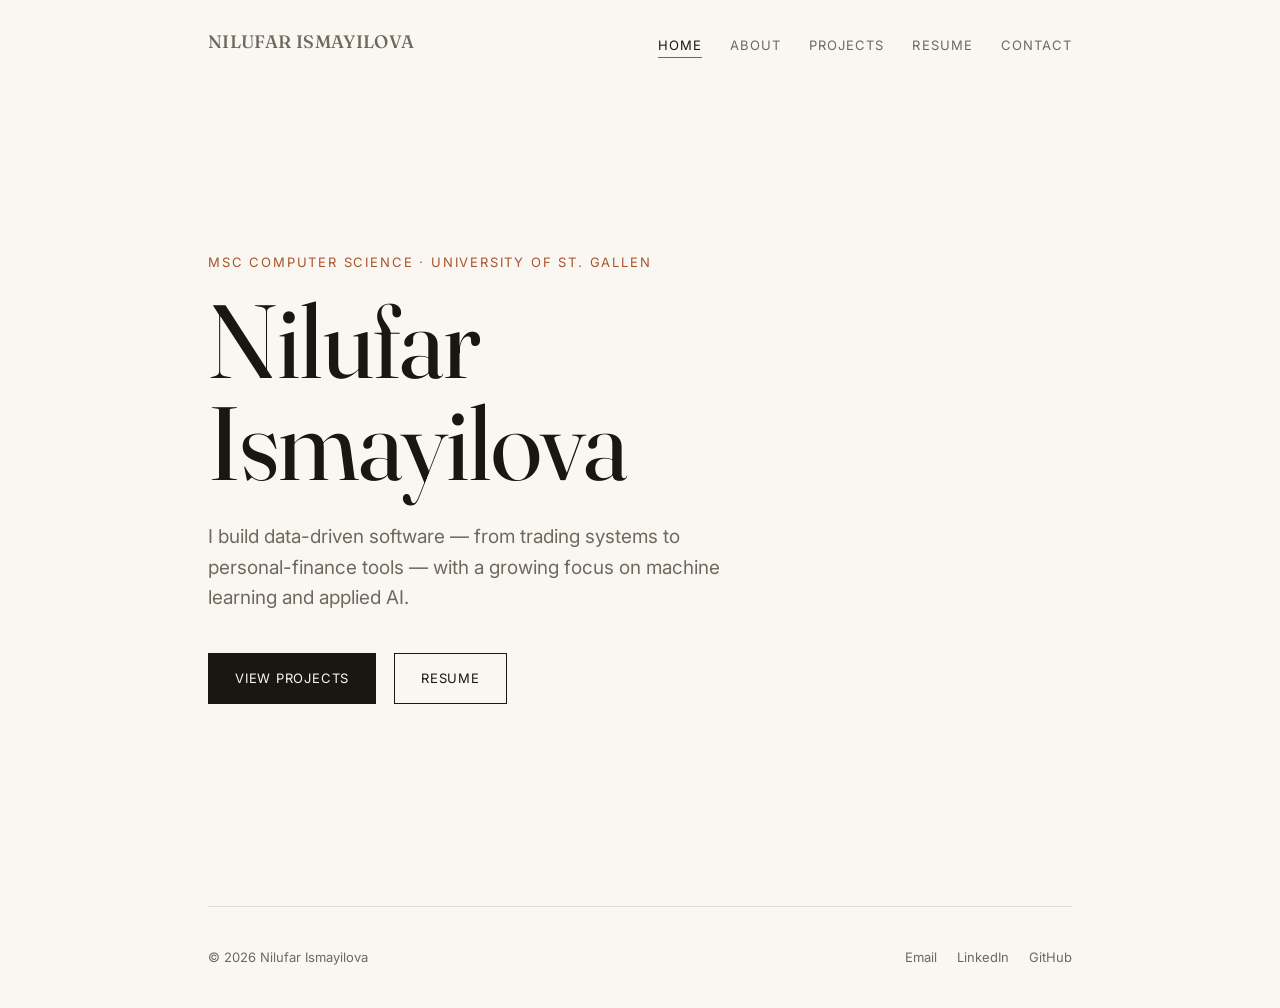
==== index.html @ 0818f1cb "Initial commit: portfolio website Static HTML/CSS, editorial/minimal style. Home, About, Projects, R" ====
<!DOCTYPE html>
<html lang="en">
<head>
<meta charset="UTF-8">
<meta name="viewport" content="width=device-width, initial-scale=1.0">
<title>Nilufar Ismayilova</title>
<meta name="description" content="Nilufar Ismayilova — MSc Computer Science student at the University of St. Gallen, focused on machine learning and applied AI.">
<link rel="stylesheet" href="style.css">
</head>
<body>

<header class="wrap">
  <nav class="site-nav">
    <a class="brand" href="index.html">Nilufar Ismayilova</a>
    <ul>
      <li><a href="index.html" class="active">Home</a></li>
      <li><a href="about.html">About</a></li>
      <li><a href="projects.html">Projects</a></li>
      <li><a href="resume.html">Resume</a></li>
      <li><a href="contact.html">Contact</a></li>
    </ul>
  </nav>
</header>

<main class="wrap">
  <section class="hero">
    <div class="hero-eyebrow">MSc Computer Science · University of St. Gallen</div>
    <h1>Nilufar<br>Ismayilova</h1>
    <p class="hero-sub">
      I build data-driven software — from trading systems to personal-finance
      tools — with a growing focus on machine learning and applied AI.
    </p>
    <div class="hero-links">
      <a class="btn btn-solid" href="projects.html">View Projects</a>
      <a class="btn" href="resume.html">Resume</a>
    </div>
  </section>
</main>

<footer class="wrap">
  <div class="site-footer">
    <span>© 2026 Nilufar Ismayilova</span>
    <div class="footer-links">
      <a href="mailto:ismayilovanilufar6@gmail.com">Email</a>
      <a href="https://linkedin.com/in/nilufar-ismayilova-27a9a2225" target="_blank" rel="noopener">LinkedIn</a>
      <a href="https://github.com/nismayilova-coder" target="_blank" rel="noopener">GitHub</a>
    </div>
  </div>
</footer>

</body>
</html>
---- style.css ----
@import url('https://fonts.googleapis.com/css2?family=Fraunces:ital,opsz,wght@0,9..144,300;0,9..144,400;0,9..144,500;0,9..144,600;1,9..144,400&family=Inter:wght@400;500;600&display=swap');

:root {
  --bg: #faf7f2;
  --bg-raised: #f2ede4;
  --text: #1a1712;
  --text-dim: #6f695d;
  --line: rgba(26, 23, 18, 0.12);
  --accent: #a8542c;
  --serif: 'Fraunces', Georgia, serif;
  --sans: 'Inter', -apple-system, BlinkMacSystemFont, 'Segoe UI', sans-serif;
  --max: 920px;
}

* { box-sizing: border-box; }

html { scroll-behavior: smooth; }

body {
  margin: 0;
  background: var(--bg);
  color: var(--text);
  font-family: var(--sans);
  font-size: 16px;
  line-height: 1.6;
  -webkit-font-smoothing: antialiased;
}

a { color: inherit; text-decoration: none; }
a.link { color: var(--accent); border-bottom: 1px solid rgba(168, 84, 44, 0.35); transition: border-color 0.15s; }
a.link:hover { border-color: var(--accent); }

.wrap { max-width: var(--max); margin: 0 auto; padding: 0 28px; }

/* ---------- nav ---------- */
.site-nav {
  display: flex;
  align-items: center;
  justify-content: space-between;
  padding: 28px 0;
}
.site-nav .brand {
  font-family: var(--serif);
  font-size: 18px;
  font-weight: 500;
  letter-spacing: 0.02em;
}
.site-nav ul {
  list-style: none;
  display: flex;
  gap: 28px;
  margin: 0;
  padding: 0;
}
.site-nav a {
  font-size: 13px;
  letter-spacing: 0.08em;
  text-transform: uppercase;
  color: var(--text-dim);
  padding-bottom: 4px;
  border-bottom: 1px solid transparent;
}
.site-nav a:hover, .site-nav a.active {
  color: var(--text);
  border-bottom-color: var(--accent);
}
.nav-toggle { display: none; }

@media (max-width: 640px) {
  .site-nav ul { gap: 16px; }
  .site-nav a { font-size: 11px; }
}

/* ---------- hero ---------- */
.hero {
  min-height: calc(100vh - 84px);
  display: flex;
  flex-direction: column;
  justify-content: center;
  padding: 60px 0 100px;
}
.hero-eyebrow {
  font-size: 13px;
  letter-spacing: 0.14em;
  text-transform: uppercase;
  color: var(--accent);
  margin-bottom: 18px;
}
.hero h1 {
  font-family: var(--serif);
  font-weight: 400;
  font-size: clamp(48px, 9vw, 104px);
  line-height: 0.98;
  letter-spacing: -0.01em;
  margin: 0 0 28px;
}
.hero h1 em { font-style: italic; font-weight: 300; color: var(--text-dim); }
.hero-sub {
  font-size: 19px;
  color: var(--text-dim);
  max-width: 560px;
  margin: 0 0 40px;
}
.hero-links { display: flex; gap: 18px; flex-wrap: wrap; }

/* ---------- buttons ---------- */
.btn {
  display: inline-block;
  font-size: 13px;
  letter-spacing: 0.06em;
  text-transform: uppercase;
  padding: 14px 26px;
  border: 1px solid var(--text);
  transition: background 0.15s, color 0.15s;
}
.btn:hover { background: var(--text); color: var(--bg); }
.btn-solid {
  background: var(--text);
  color: var(--bg);
  border-color: var(--text);
}
.btn-solid:hover { background: var(--accent); border-color: var(--accent); color: #fff; }

/* ---------- section headings ---------- */
.section { padding: 90px 0; border-top: 1px solid var(--line); }
.section:first-of-type { border-top: none; }
.section-label {
  font-size: 13px;
  letter-spacing: 0.14em;
  text-transform: uppercase;
  color: var(--accent);
  margin-bottom: 14px;
}
.section h2 {
  font-family: var(--serif);
  font-weight: 400;
  font-size: clamp(30px, 4.5vw, 46px);
  margin: 0 0 40px;
  letter-spacing: -0.01em;
}

/* ---------- about ---------- */
.about-grid {
  display: grid;
  grid-template-columns: 300px 1fr;
  gap: 64px;
  align-items: start;
}
.photo-slot {
  aspect-ratio: 3/4;
  background: var(--bg-raised);
  border: 1px dashed var(--line);
  display: flex;
  align-items: center;
  justify-content: center;
  text-align: center;
  color: var(--text-dim);
  font-size: 13px;
  padding: 24px;
}
.about-bio p { font-size: 17px; margin: 0 0 20px; max-width: 60ch; }
@media (max-width: 720px) {
  .about-grid { grid-template-columns: 1fr; }
  .photo-slot { max-width: 260px; }
}

/* ---------- timeline ---------- */
.timeline-item {
  display: grid;
  grid-template-columns: 160px 1fr;
  gap: 24px;
  padding: 22px 0;
  border-top: 1px solid var(--line);
}
.timeline-item:first-child { border-top: none; }
.timeline-date { font-size: 13px; color: var(--text-dim); letter-spacing: 0.03em; }
.timeline-title { font-family: var(--serif); font-size: 20px; margin: 0 0 6px; }
.timeline-sub { font-size: 14px; color: var(--text-dim); margin: 0 0 10px; }
.timeline-item ul { margin: 0; padding-left: 18px; font-size: 15px; color: var(--text); }
.timeline-item li { margin-bottom: 4px; }
@media (max-width: 640px) {
  .timeline-item { grid-template-columns: 1fr; gap: 6px; }
}

/* ---------- skills ---------- */
.skills-grid {
  display: grid;
  grid-template-columns: repeat(auto-fill, minmax(220px, 1fr));
  gap: 32px;
}
.skill-group-title {
  font-size: 12px;
  letter-spacing: 0.1em;
  text-transform: uppercase;
  color: var(--text-dim);
  margin-bottom: 12px;
}
.pill-row { display: flex; flex-wrap: wrap; gap: 8px; }
.pill {
  font-size: 13px;
  padding: 7px 14px;
  border: 1px solid var(--line);
  border-radius: 999px;
  color: var(--text);
}

/* ---------- projects ---------- */
.project-card {
  border-top: 1px solid var(--line);
  padding: 48px 0;
  display: grid;
  grid-template-columns: 1fr 1.4fr;
  gap: 48px;
}
.project-card:first-of-type { border-top: none; }
.project-card .project-meta { font-size: 13px; color: var(--text-dim); letter-spacing: 0.04em; text-transform: uppercase; margin-bottom: 10px; }
.project-card h3 { font-family: var(--serif); font-size: 30px; font-weight: 400; margin: 0 0 16px; }
.project-card p { font-size: 15px; color: var(--text); margin: 0 0 18px; max-width: 56ch; }
.project-tags { display: flex; flex-wrap: wrap; gap: 8px; margin-bottom: 22px; }
.tag { font-size: 12px; padding: 5px 12px; background: var(--bg-raised); color: var(--text-dim); border-radius: 4px; }
.status-badge {
  display: inline-block;
  font-size: 12px;
  letter-spacing: 0.05em;
  text-transform: uppercase;
  padding: 5px 12px;
  border-radius: 4px;
  margin-bottom: 18px;
}
.status-live { background: rgba(168, 84, 44, 0.12); color: var(--accent); }
.status-progress { background: var(--bg-raised); color: var(--text-dim); }
.project-links { display: flex; gap: 16px; }
.project-shot {
  background: var(--bg-raised);
  border: 1px solid var(--line);
  min-height: 220px;
  display: flex;
  align-items: center;
  justify-content: center;
  color: var(--text-dim);
  font-size: 13px;
  text-align: center;
  padding: 24px;
}
@media (max-width: 760px) {
  .project-card { grid-template-columns: 1fr; }
  .project-shot { order: -1; }
}

/* ---------- contact ---------- */
.contact-list { display: flex; flex-direction: column; gap: 4px; }
.contact-row {
  display: flex;
  align-items: baseline;
  justify-content: space-between;
  padding: 22px 0;
  border-top: 1px solid var(--line);
  font-family: var(--serif);
  font-size: 26px;
}
.contact-row:first-child { border-top: none; }
.contact-row span { font-family: var(--sans); font-size: 13px; letter-spacing: 0.08em; text-transform: uppercase; color: var(--text-dim); }
.contact-row a:hover { color: var(--accent); }
@media (max-width: 600px) {
  .contact-row { flex-direction: column; gap: 6px; font-size: 20px; }
}

/* ---------- footer ---------- */
.site-footer {
  border-top: 1px solid var(--line);
  padding: 40px 0;
  display: flex;
  justify-content: space-between;
  align-items: center;
  font-size: 13px;
  color: var(--text-dim);
  flex-wrap: wrap;
  gap: 12px;
}
.site-footer .footer-links { display: flex; gap: 20px; }
.site-footer a:hover { color: var(--accent); }
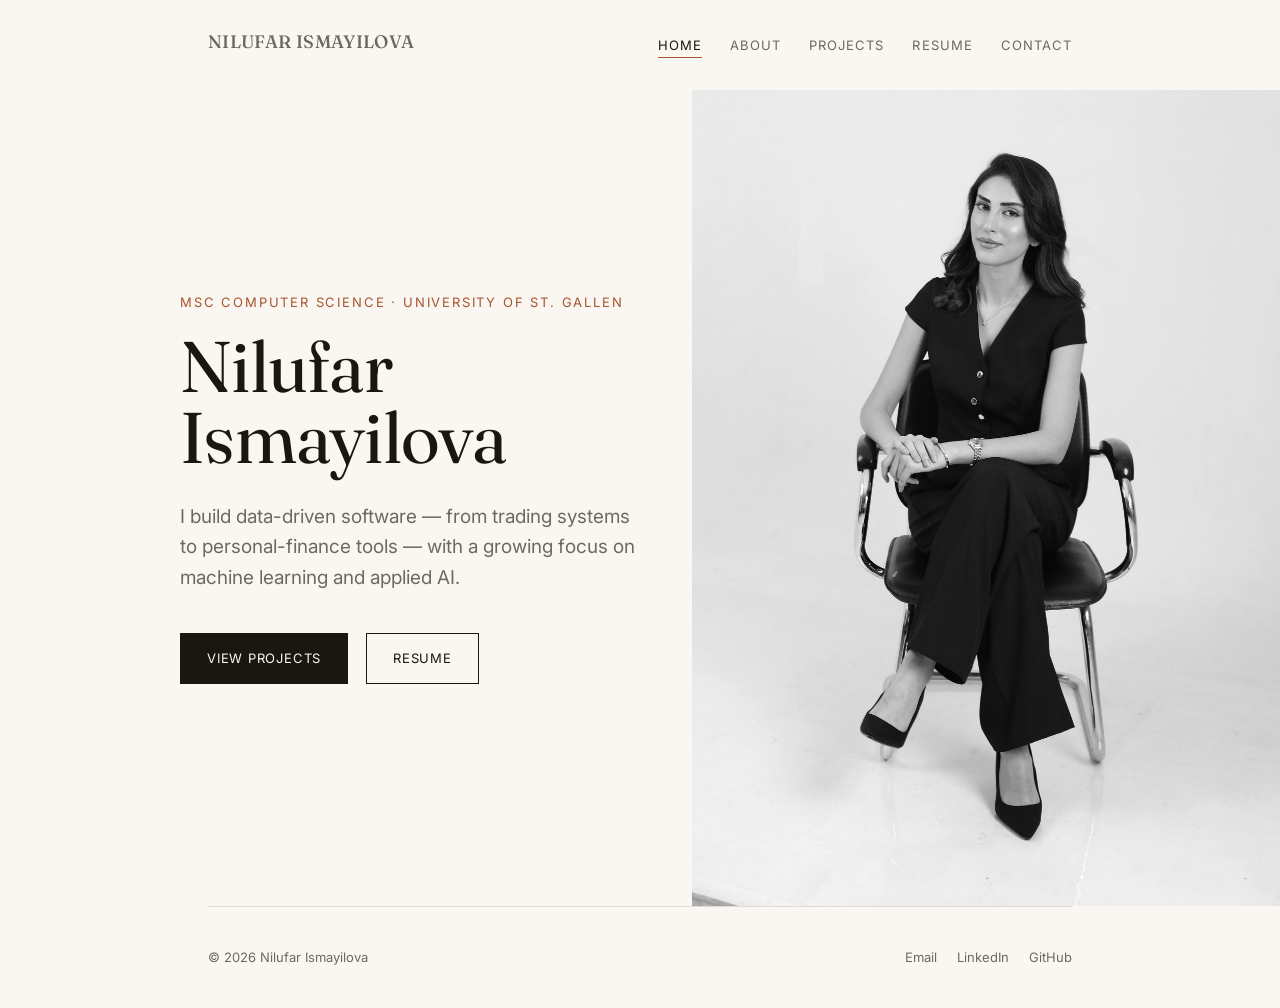
==== commit 0d3de8d0: "Add black-and-white split hero, fix mobile nav overflow Homepage now leads with a full-height B&W po" ====
--- a/index.html
+++ b/index.html
@@ -22,17 +22,22 @@
   </nav>
 </header>
 
-<main class="wrap">
-  <section class="hero">
-    <div class="hero-eyebrow">MSc Computer Science · University of St. Gallen</div>
-    <h1>Nilufar<br>Ismayilova</h1>
-    <p class="hero-sub">
-      I build data-driven software — from trading systems to personal-finance
-      tools — with a growing focus on machine learning and applied AI.
-    </p>
-    <div class="hero-links">
-      <a class="btn btn-solid" href="projects.html">View Projects</a>
-      <a class="btn" href="resume.html">Resume</a>
+<main>
+  <section class="hero-split">
+    <div class="hero-copy">
+      <div class="hero-eyebrow">MSc Computer Science · University of St. Gallen</div>
+      <h1>Nilufar<br>Ismayilova</h1>
+      <p class="hero-sub">
+        I build data-driven software — from trading systems to personal-finance
+        tools — with a growing focus on machine learning and applied AI.
+      </p>
+      <div class="hero-links">
+        <a class="btn btn-solid" href="projects.html">View Projects</a>
+        <a class="btn" href="resume.html">Resume</a>
+      </div>
+    </div>
+    <div class="hero-image">
+      <img src="assets/img/nilufar-hero-bw.jpg" alt="Portrait of Nilufar Ismayilova" width="1200" height="1600">
     </div>
   </section>
 </main>
--- a/style.css
+++ b/style.css
@@ -66,18 +66,54 @@
 }
 .nav-toggle { display: none; }
 
-@media (max-width: 640px) {
-  .site-nav ul { gap: 16px; }
+@media (max-width: 720px) {
+  /* Side-by-side brand and links overflow on phones — stack them instead. */
+  .site-nav {
+    flex-direction: column;
+    align-items: flex-start;
+    gap: 14px;
+    padding: 22px 0 18px;
+  }
+  .site-nav .brand { font-size: 16px; }
+  .site-nav ul { flex-wrap: wrap; gap: 12px 20px; }
   .site-nav a { font-size: 11px; }
 }
 
 /* ---------- hero ---------- */
-.hero {
+/* Split hero: copy stays aligned to the page container, image bleeds to the
+   right edge of the viewport. */
+.hero-split {
+  display: grid;
+  grid-template-columns: 1fr 0.85fr;
   min-height: calc(100vh - 84px);
+  align-items: stretch;
+}
+.hero-copy {
   display: flex;
   flex-direction: column;
   justify-content: center;
-  padding: 60px 0 100px;
+  padding-top: 60px;
+  padding-bottom: 80px;
+  padding-left: max(28px, calc((100vw - var(--max)) / 2));
+  padding-right: 56px;
+}
+.hero-image { position: relative; overflow: hidden; }
+.hero-image img {
+  width: 100%;
+  height: 100%;
+  object-fit: cover;
+  object-position: center 30%;
+  display: block;
+}
+@media (max-width: 820px) {
+  .hero-split {
+    grid-template-columns: 1fr;
+    min-height: 0;
+  }
+  .hero-copy {
+    padding: 48px 28px 40px;
+  }
+  .hero-image { height: 62vh; }
 }
 .hero-eyebrow {
   font-size: 13px;
@@ -86,15 +122,15 @@
   color: var(--accent);
   margin-bottom: 18px;
 }
-.hero h1 {
+.hero-copy h1 {
   font-family: var(--serif);
   font-weight: 400;
-  font-size: clamp(48px, 9vw, 104px);
-  line-height: 0.98;
+  font-size: clamp(40px, 5.6vw, 82px);
+  line-height: 1;
   letter-spacing: -0.01em;
   margin: 0 0 28px;
 }
-.hero h1 em { font-style: italic; font-weight: 300; color: var(--text-dim); }
+.hero-copy h1 em { font-style: italic; font-weight: 300; color: var(--text-dim); }
 .hero-sub {
   font-size: 19px;
   color: var(--text-dim);
@@ -157,6 +193,13 @@
   color: var(--text-dim);
   font-size: 13px;
   padding: 24px;
+}
+.photo {
+  width: 100%;
+  height: auto;
+  aspect-ratio: 3/4;
+  object-fit: cover;
+  display: block;
 }
 .about-bio p { font-size: 17px; margin: 0 0 20px; max-width: 60ch; }
 @media (max-width: 720px) {
@@ -242,6 +285,14 @@
   text-align: center;
   padding: 24px;
 }
+.project-shot.has-image { padding: 0; align-items: stretch; }
+.project-shot img { width: 100%; height: auto; display: block; object-fit: cover; }
+.shot-caption {
+  font-size: 12px;
+  color: var(--text-dim);
+  margin-top: 10px;
+  line-height: 1.5;
+}
 @media (max-width: 760px) {
   .project-card { grid-template-columns: 1fr; }
   .project-shot { order: -1; }
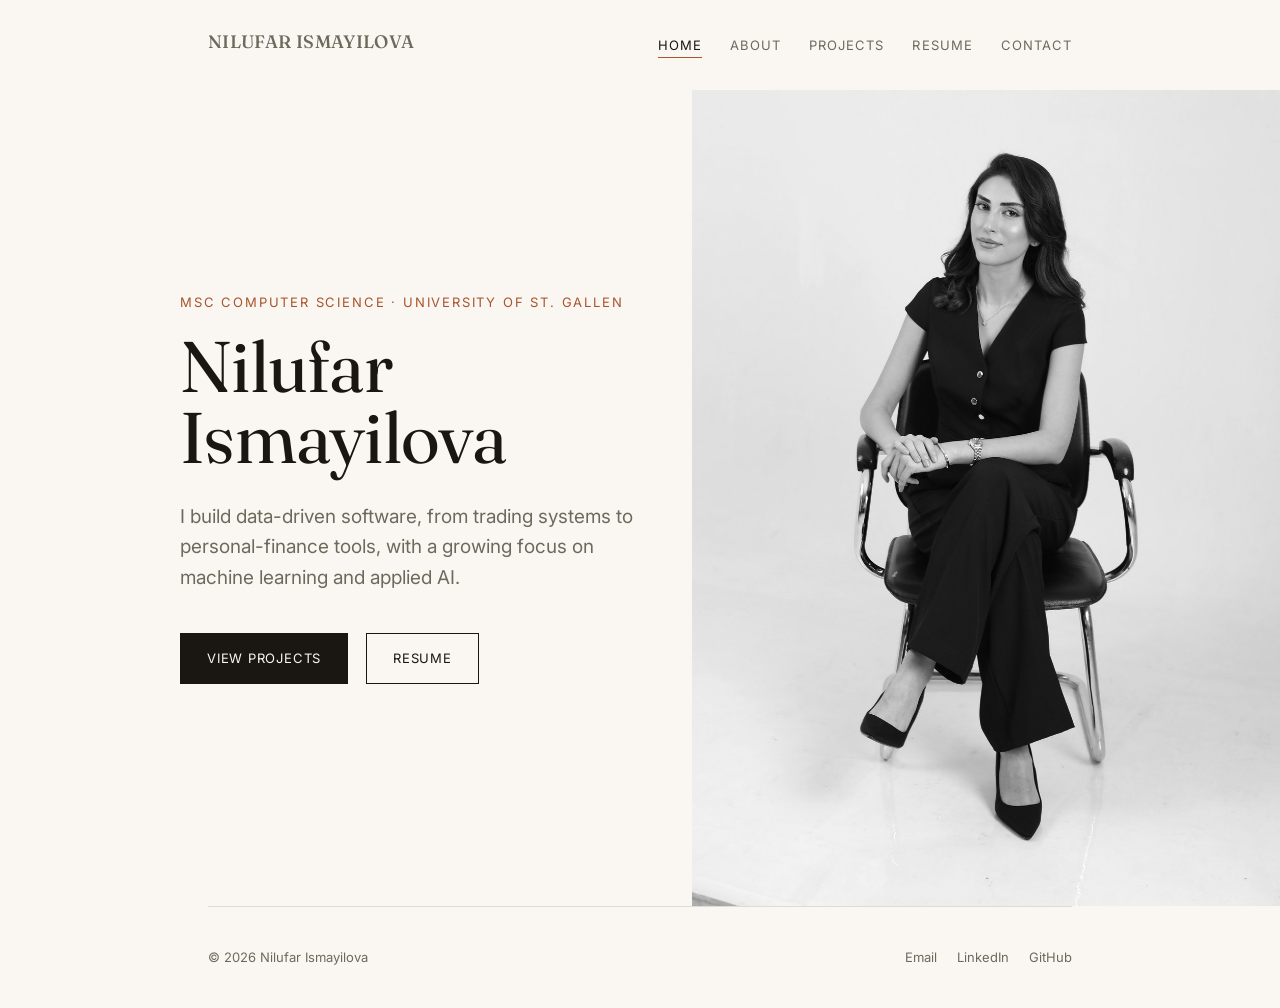
==== commit e5419944: "Remove em dashes from all site copy Replaces all 24 with punctuation suited to each sentence (colons" ====
--- a/index.html
+++ b/index.html
@@ -4,7 +4,7 @@
 <meta charset="UTF-8">
 <meta name="viewport" content="width=device-width, initial-scale=1.0">
 <title>Nilufar Ismayilova</title>
-<meta name="description" content="Nilufar Ismayilova — MSc Computer Science student at the University of St. Gallen, focused on machine learning and applied AI.">
+<meta name="description" content="Nilufar Ismayilova, MSc Computer Science student at the University of St. Gallen, focused on machine learning and applied AI.">
 <link rel="stylesheet" href="style.css">
 </head>
 <body>
@@ -28,8 +28,8 @@
       <div class="hero-eyebrow">MSc Computer Science · University of St. Gallen</div>
       <h1>Nilufar<br>Ismayilova</h1>
       <p class="hero-sub">
-        I build data-driven software — from trading systems to personal-finance
-        tools — with a growing focus on machine learning and applied AI.
+        I build data-driven software, from trading systems to personal-finance
+        tools, with a growing focus on machine learning and applied AI.
       </p>
       <div class="hero-links">
         <a class="btn btn-solid" href="projects.html">View Projects</a>
